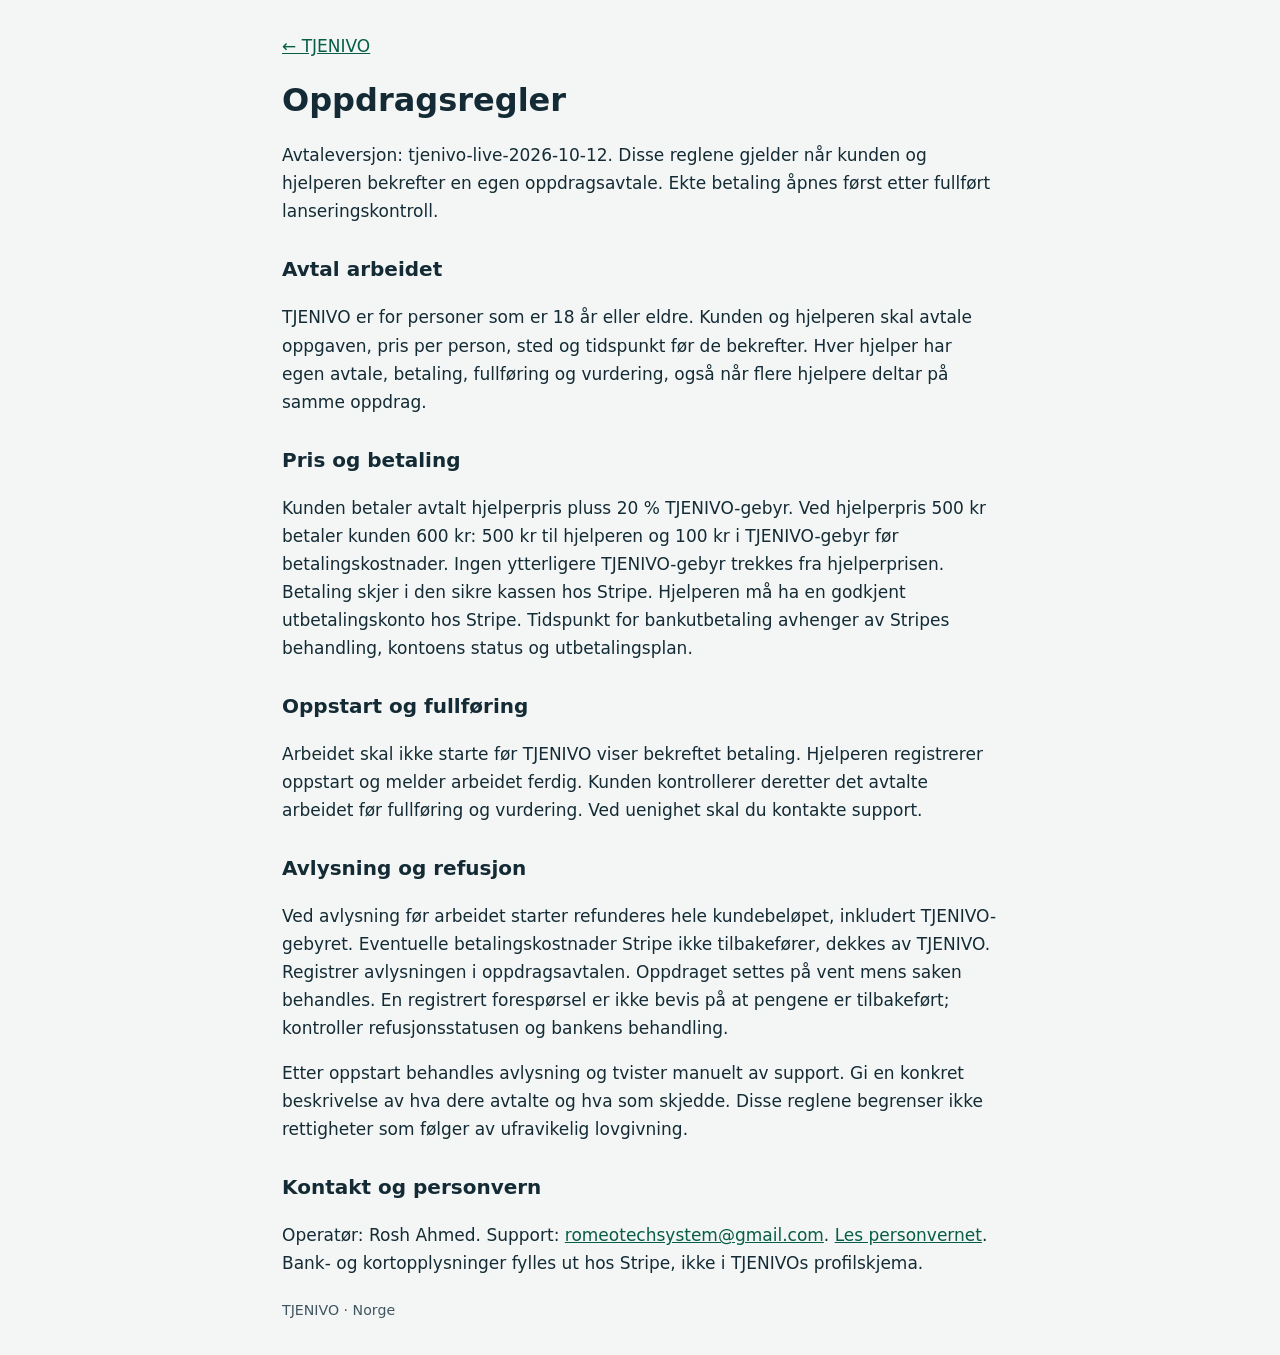
==== booking-rules.html @ 8ed133e4 "Publish approved booking price and cancellation rules" ====
<!doctype html><html lang="nb"><head><meta charset="utf-8"><meta name="viewport" content="width=device-width,initial-scale=1"><title>Oppdragsregler i TJENIVO</title><link rel="stylesheet" href="legal.css"></head><body><main><a href="../../">← TJENIVO</a><h1>Oppdragsregler</h1><p>Avtaleversjon: tjenivo-live-2026-10-12. Disse reglene gjelder når kunden og hjelperen bekrefter en egen oppdragsavtale. Ekte betaling åpnes først etter fullført lanseringskontroll.</p><h2>Avtal arbeidet</h2><p>TJENIVO er for personer som er 18 år eller eldre. Kunden og hjelperen skal avtale oppgaven, pris per person, sted og tidspunkt før de bekrefter. Hver hjelper har egen avtale, betaling, fullføring og vurdering, også når flere hjelpere deltar på samme oppdrag.</p><h2>Pris og betaling</h2><p>Kunden betaler avtalt hjelperpris pluss 20 % TJENIVO-gebyr. Ved hjelperpris 500 kr betaler kunden 600 kr: 500 kr til hjelperen og 100 kr i TJENIVO-gebyr før betalingskostnader. Ingen ytterligere TJENIVO-gebyr trekkes fra hjelperprisen. Betaling skjer i den sikre kassen hos Stripe. Hjelperen må ha en godkjent utbetalingskonto hos Stripe. Tidspunkt for bankutbetaling avhenger av Stripes behandling, kontoens status og utbetalingsplan.</p><h2>Oppstart og fullføring</h2><p>Arbeidet skal ikke starte før TJENIVO viser bekreftet betaling. Hjelperen registrerer oppstart og melder arbeidet ferdig. Kunden kontrollerer deretter det avtalte arbeidet før fullføring og vurdering. Ved uenighet skal du kontakte support.</p><h2>Avlysning og refusjon</h2><p>Ved avlysning før arbeidet starter refunderes hele kundebeløpet, inkludert TJENIVO-gebyret. Eventuelle betalingskostnader Stripe ikke tilbakefører, dekkes av TJENIVO. Registrer avlysningen i oppdragsavtalen. Oppdraget settes på vent mens saken behandles. En registrert forespørsel er ikke bevis på at pengene er tilbakeført; kontroller refusjonsstatusen og bankens behandling.</p><p>Etter oppstart behandles avlysning og tvister manuelt av support. Gi en konkret beskrivelse av hva dere avtalte og hva som skjedde. Disse reglene begrenser ikke rettigheter som følger av ufravikelig lovgivning.</p><h2>Kontakt og personvern</h2><p>Operatør: Rosh Ahmed. Support: <a href="mailto:romeotechsystem@gmail.com">romeotechsystem@gmail.com</a>. <a href="privacy.html">Les personvernet</a>. Bank- og kortopplysninger fylles ut hos Stripe, ikke i TJENIVOs profilskjema.</p><footer><small>TJENIVO · Norge</small></footer></main></body></html>
---- legal.css ----
*{box-sizing:border-box}body{margin:0;background:#f3f6f5;color:#142b35;font:17px/1.65 system-ui,sans-serif}main{max-width:760px;margin:auto;padding:32px 22px}h1{font-size:2rem;line-height:1.2}h2{font-size:1.25rem;margin-top:28px}a{color:#075d46;overflow-wrap:anywhere}nav{display:flex;flex-wrap:wrap;gap:16px}section{background:white;border-radius:16px;padding:20px;margin:20px 0}small{color:#415560}:focus-visible{outline:3px solid #008060;outline-offset:3px}
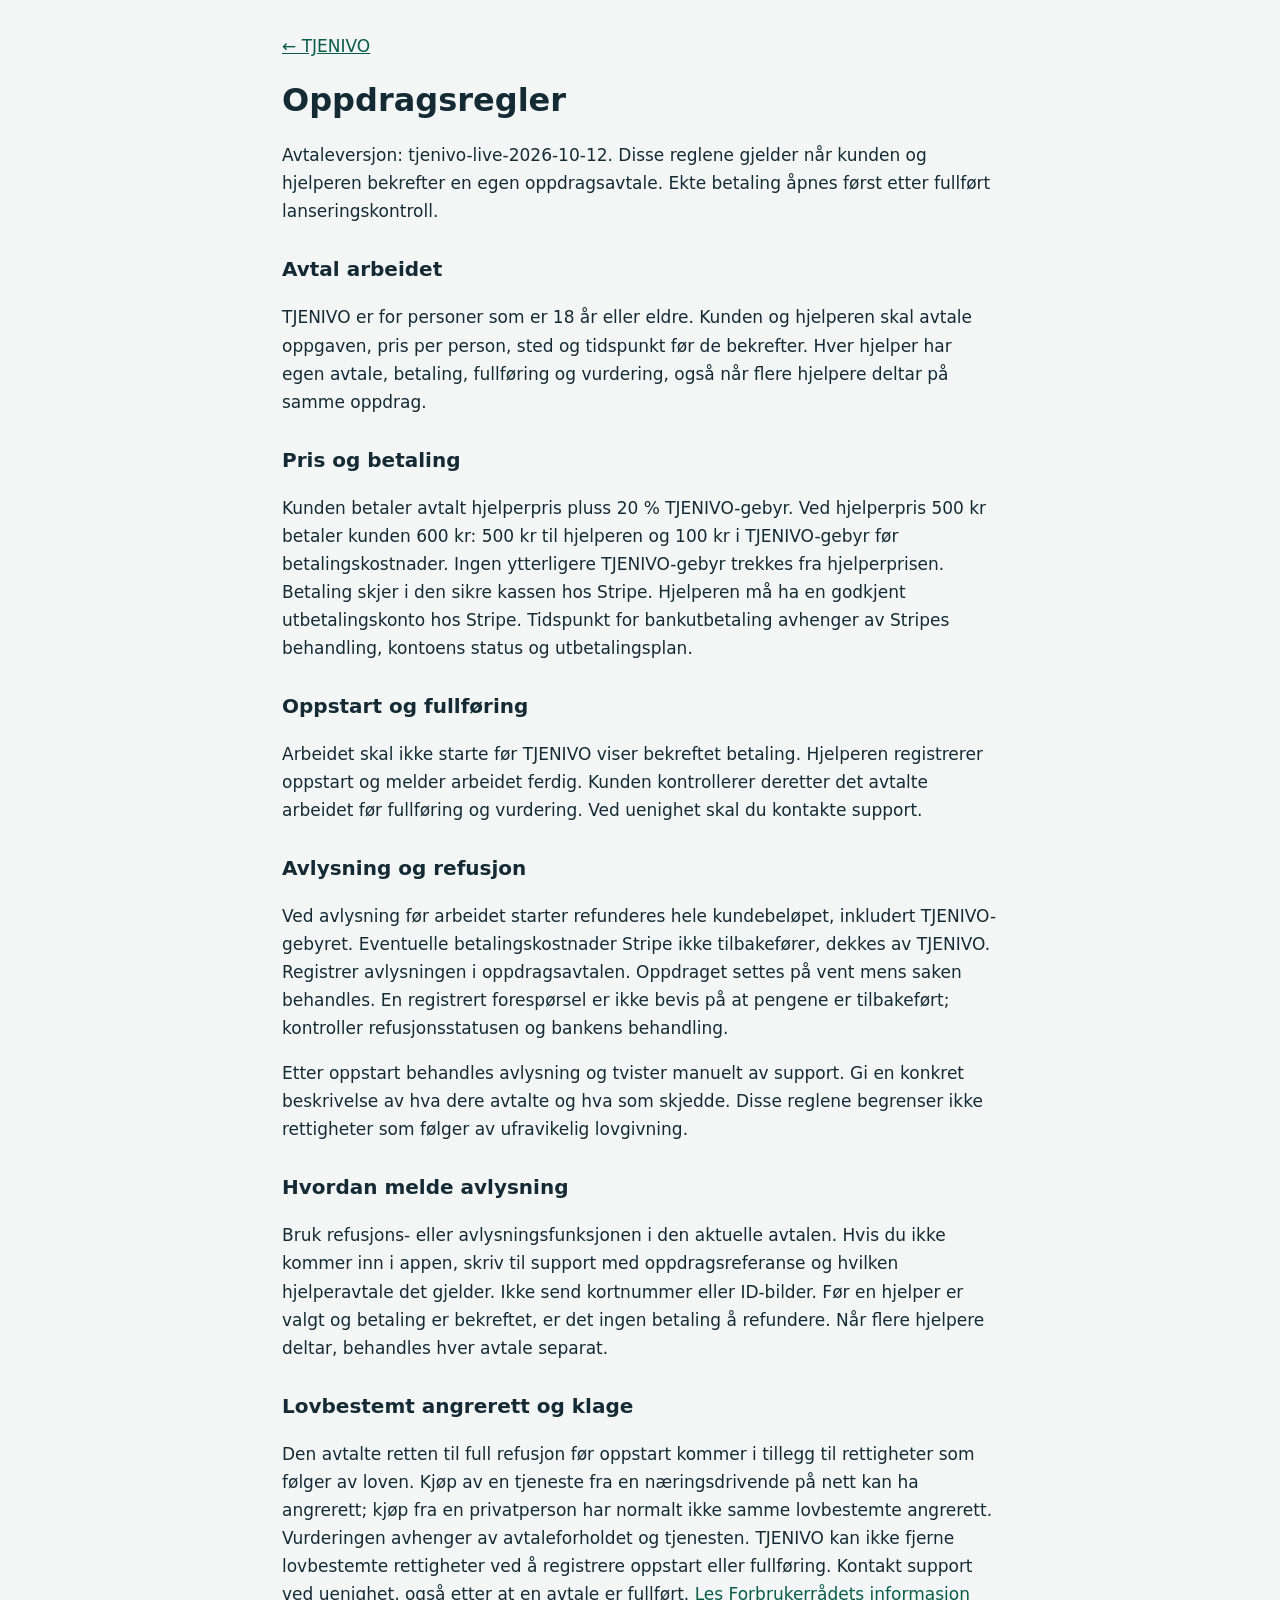
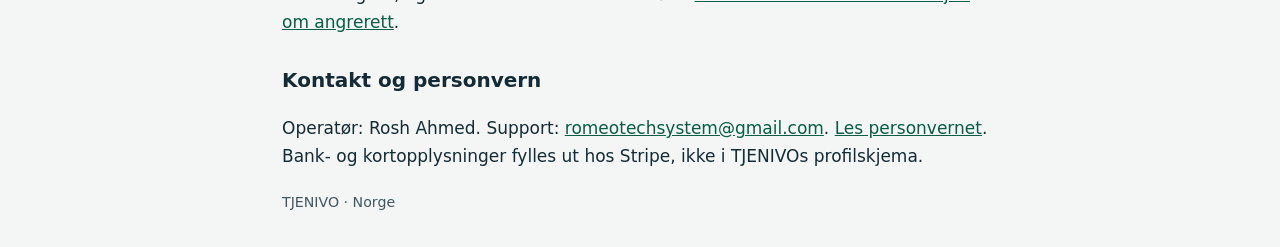
==== commit c20a8657: "docs: clarify identity expiry and cancellation rights" ====
--- a/booking-rules.html
+++ b/booking-rules.html
@@ -1 +1 @@
-<!doctype html><html lang="nb"><head><meta charset="utf-8"><meta name="viewport" content="width=device-width,initial-scale=1"><title>Oppdragsregler i TJENIVO</title><link rel="stylesheet" href="legal.css"></head><body><main><a href="../../">← TJENIVO</a><h1>Oppdragsregler</h1><p>Avtaleversjon: tjenivo-live-2026-10-12. Disse reglene gjelder når kunden og hjelperen bekrefter en egen oppdragsavtale. Ekte betaling åpnes først etter fullført lanseringskontroll.</p><h2>Avtal arbeidet</h2><p>TJENIVO er for personer som er 18 år eller eldre. Kunden og hjelperen skal avtale oppgaven, pris per person, sted og tidspunkt før de bekrefter. Hver hjelper har egen avtale, betaling, fullføring og vurdering, også når flere hjelpere deltar på samme oppdrag.</p><h2>Pris og betaling</h2><p>Kunden betaler avtalt hjelperpris pluss 20 % TJENIVO-gebyr. Ved hjelperpris 500 kr betaler kunden 600 kr: 500 kr til hjelperen og 100 kr i TJENIVO-gebyr før betalingskostnader. Ingen ytterligere TJENIVO-gebyr trekkes fra hjelperprisen. Betaling skjer i den sikre kassen hos Stripe. Hjelperen må ha en godkjent utbetalingskonto hos Stripe. Tidspunkt for bankutbetaling avhenger av Stripes behandling, kontoens status og utbetalingsplan.</p><h2>Oppstart og fullføring</h2><p>Arbeidet skal ikke starte før TJENIVO viser bekreftet betaling. Hjelperen registrerer oppstart og melder arbeidet ferdig. Kunden kontrollerer deretter det avtalte arbeidet før fullføring og vurdering. Ved uenighet skal du kontakte support.</p><h2>Avlysning og refusjon</h2><p>Ved avlysning før arbeidet starter refunderes hele kundebeløpet, inkludert TJENIVO-gebyret. Eventuelle betalingskostnader Stripe ikke tilbakefører, dekkes av TJENIVO. Registrer avlysningen i oppdragsavtalen. Oppdraget settes på vent mens saken behandles. En registrert forespørsel er ikke bevis på at pengene er tilbakeført; kontroller refusjonsstatusen og bankens behandling.</p><p>Etter oppstart behandles avlysning og tvister manuelt av support. Gi en konkret beskrivelse av hva dere avtalte og hva som skjedde. Disse reglene begrenser ikke rettigheter som følger av ufravikelig lovgivning.</p><h2>Kontakt og personvern</h2><p>Operatør: Rosh Ahmed. Support: <a href="mailto:romeotechsystem@gmail.com">romeotechsystem@gmail.com</a>. <a href="privacy.html">Les personvernet</a>. Bank- og kortopplysninger fylles ut hos Stripe, ikke i TJENIVOs profilskjema.</p><footer><small>TJENIVO · Norge</small></footer></main></body></html>
+<!doctype html><html lang="nb"><head><meta charset="utf-8"><meta name="viewport" content="width=device-width,initial-scale=1"><title>Oppdragsregler i TJENIVO</title><link rel="stylesheet" href="legal.css"></head><body><main><a href="../../">← TJENIVO</a><h1>Oppdragsregler</h1><p>Avtaleversjon: tjenivo-live-2026-10-12. Disse reglene gjelder når kunden og hjelperen bekrefter en egen oppdragsavtale. Ekte betaling åpnes først etter fullført lanseringskontroll.</p><h2>Avtal arbeidet</h2><p>TJENIVO er for personer som er 18 år eller eldre. Kunden og hjelperen skal avtale oppgaven, pris per person, sted og tidspunkt før de bekrefter. Hver hjelper har egen avtale, betaling, fullføring og vurdering, også når flere hjelpere deltar på samme oppdrag.</p><h2>Pris og betaling</h2><p>Kunden betaler avtalt hjelperpris pluss 20 % TJENIVO-gebyr. Ved hjelperpris 500 kr betaler kunden 600 kr: 500 kr til hjelperen og 100 kr i TJENIVO-gebyr før betalingskostnader. Ingen ytterligere TJENIVO-gebyr trekkes fra hjelperprisen. Betaling skjer i den sikre kassen hos Stripe. Hjelperen må ha en godkjent utbetalingskonto hos Stripe. Tidspunkt for bankutbetaling avhenger av Stripes behandling, kontoens status og utbetalingsplan.</p><h2>Oppstart og fullføring</h2><p>Arbeidet skal ikke starte før TJENIVO viser bekreftet betaling. Hjelperen registrerer oppstart og melder arbeidet ferdig. Kunden kontrollerer deretter det avtalte arbeidet før fullføring og vurdering. Ved uenighet skal du kontakte support.</p><h2>Avlysning og refusjon</h2><p>Ved avlysning før arbeidet starter refunderes hele kundebeløpet, inkludert TJENIVO-gebyret. Eventuelle betalingskostnader Stripe ikke tilbakefører, dekkes av TJENIVO. Registrer avlysningen i oppdragsavtalen. Oppdraget settes på vent mens saken behandles. En registrert forespørsel er ikke bevis på at pengene er tilbakeført; kontroller refusjonsstatusen og bankens behandling.</p><p>Etter oppstart behandles avlysning og tvister manuelt av support. Gi en konkret beskrivelse av hva dere avtalte og hva som skjedde. Disse reglene begrenser ikke rettigheter som følger av ufravikelig lovgivning.</p><h2>Hvordan melde avlysning</h2><p>Bruk refusjons- eller avlysningsfunksjonen i den aktuelle avtalen. Hvis du ikke kommer inn i appen, skriv til support med oppdragsreferanse og hvilken hjelperavtale det gjelder. Ikke send kortnummer eller ID-bilder. Før en hjelper er valgt og betaling er bekreftet, er det ingen betaling å refundere. Når flere hjelpere deltar, behandles hver avtale separat.</p><h2>Lovbestemt angrerett og klage</h2><p>Den avtalte retten til full refusjon før oppstart kommer i tillegg til rettigheter som følger av loven. Kjøp av en tjeneste fra en næringsdrivende på nett kan ha angrerett; kjøp fra en privatperson har normalt ikke samme lovbestemte angrerett. Vurderingen avhenger av avtaleforholdet og tjenesten. TJENIVO kan ikke fjerne lovbestemte rettigheter ved å registrere oppstart eller fullføring. Kontakt support ved uenighet, også etter at en avtale er fullført. <a href="https://www.forbrukerradet.no/forside/angrer-du-pa-et-kjop/">Les Forbrukerrådets informasjon om angrerett</a>.</p><h2>Kontakt og personvern</h2><p>Operatør: Rosh Ahmed. Support: <a href="mailto:romeotechsystem@gmail.com">romeotechsystem@gmail.com</a>. <a href="privacy.html">Les personvernet</a>. Bank- og kortopplysninger fylles ut hos Stripe, ikke i TJENIVOs profilskjema.</p><footer><small>TJENIVO · Norge</small></footer></main></body></html>
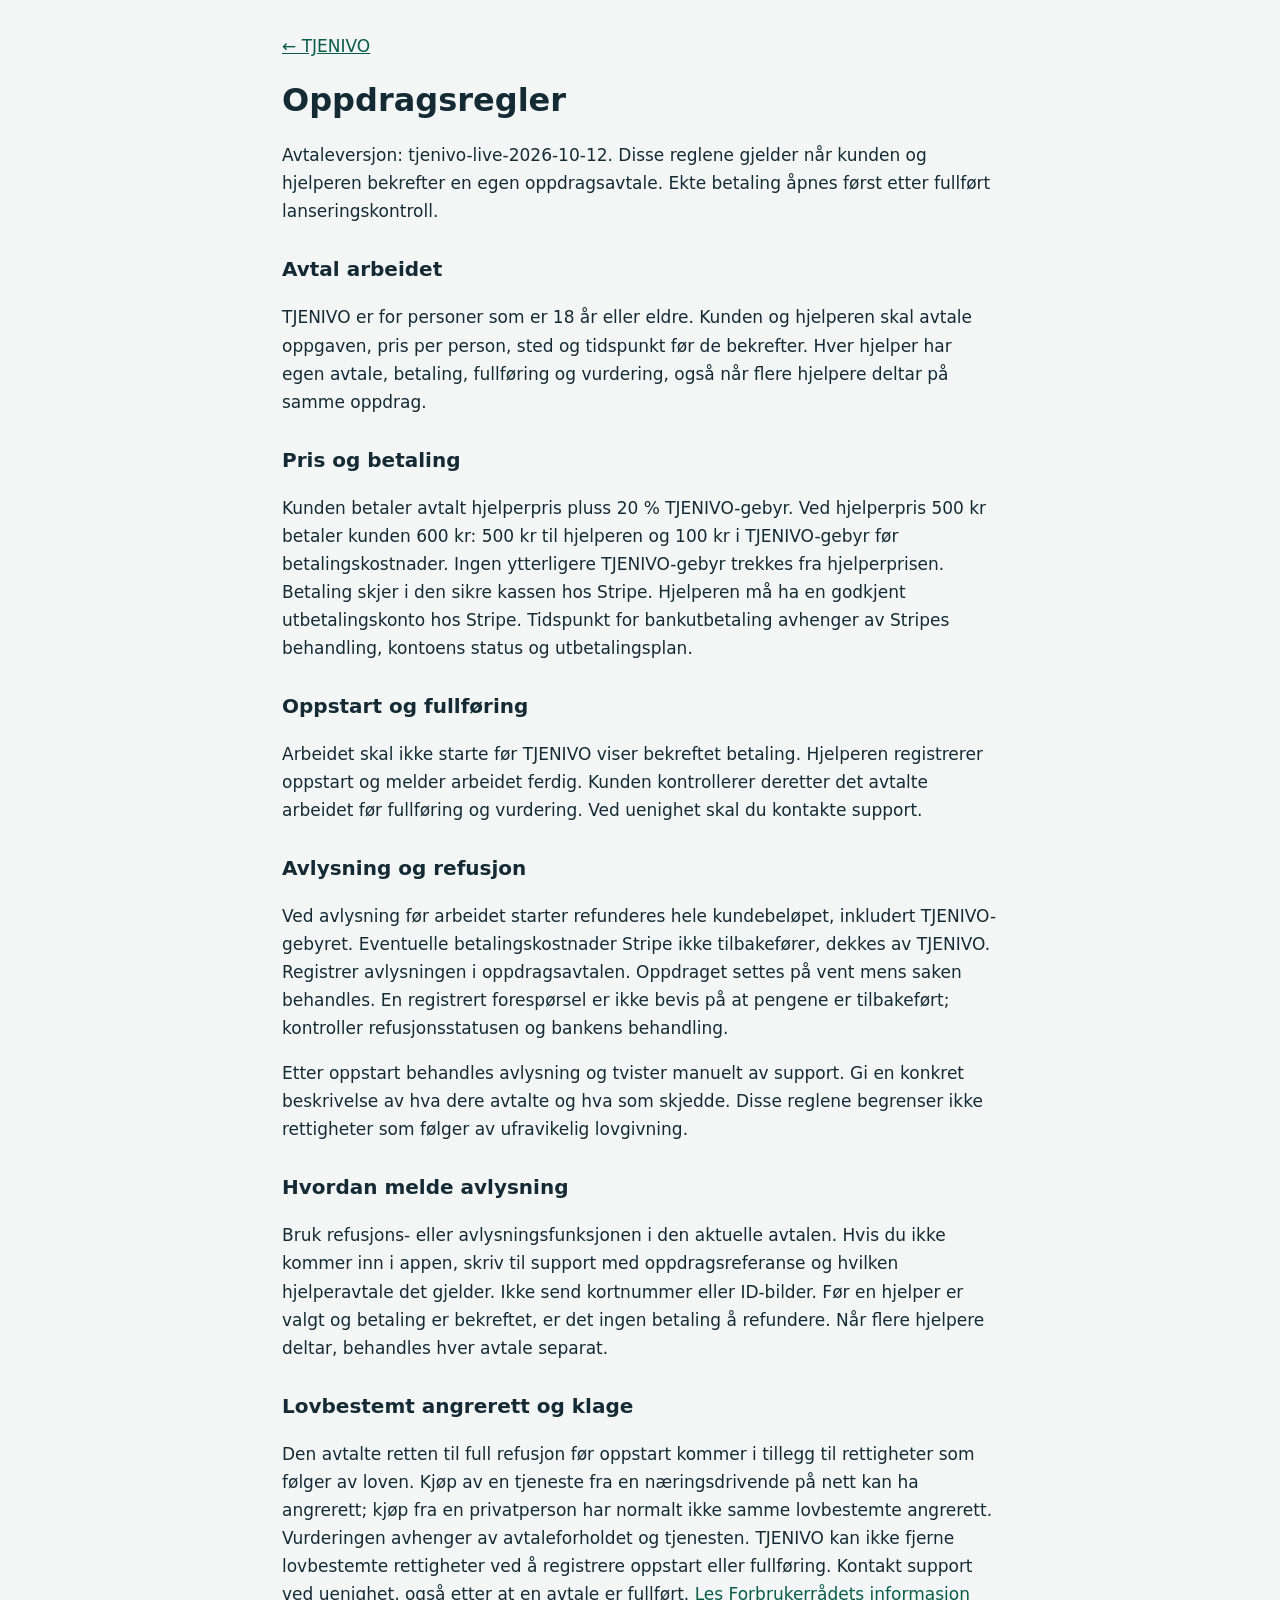
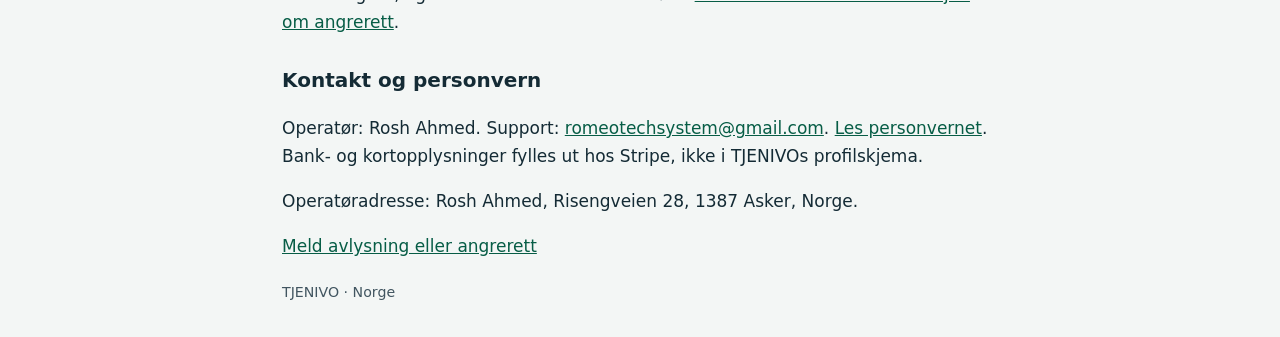
==== commit 3c9f8d9f: "docs: publish approved operator address and cancellation contact" ====
--- a/booking-rules.html
+++ b/booking-rules.html
@@ -1 +1 @@
-<!doctype html><html lang="nb"><head><meta charset="utf-8"><meta name="viewport" content="width=device-width,initial-scale=1"><title>Oppdragsregler i TJENIVO</title><link rel="stylesheet" href="legal.css"></head><body><main><a href="../../">← TJENIVO</a><h1>Oppdragsregler</h1><p>Avtaleversjon: tjenivo-live-2026-10-12. Disse reglene gjelder når kunden og hjelperen bekrefter en egen oppdragsavtale. Ekte betaling åpnes først etter fullført lanseringskontroll.</p><h2>Avtal arbeidet</h2><p>TJENIVO er for personer som er 18 år eller eldre. Kunden og hjelperen skal avtale oppgaven, pris per person, sted og tidspunkt før de bekrefter. Hver hjelper har egen avtale, betaling, fullføring og vurdering, også når flere hjelpere deltar på samme oppdrag.</p><h2>Pris og betaling</h2><p>Kunden betaler avtalt hjelperpris pluss 20 % TJENIVO-gebyr. Ved hjelperpris 500 kr betaler kunden 600 kr: 500 kr til hjelperen og 100 kr i TJENIVO-gebyr før betalingskostnader. Ingen ytterligere TJENIVO-gebyr trekkes fra hjelperprisen. Betaling skjer i den sikre kassen hos Stripe. Hjelperen må ha en godkjent utbetalingskonto hos Stripe. Tidspunkt for bankutbetaling avhenger av Stripes behandling, kontoens status og utbetalingsplan.</p><h2>Oppstart og fullføring</h2><p>Arbeidet skal ikke starte før TJENIVO viser bekreftet betaling. Hjelperen registrerer oppstart og melder arbeidet ferdig. Kunden kontrollerer deretter det avtalte arbeidet før fullføring og vurdering. Ved uenighet skal du kontakte support.</p><h2>Avlysning og refusjon</h2><p>Ved avlysning før arbeidet starter refunderes hele kundebeløpet, inkludert TJENIVO-gebyret. Eventuelle betalingskostnader Stripe ikke tilbakefører, dekkes av TJENIVO. Registrer avlysningen i oppdragsavtalen. Oppdraget settes på vent mens saken behandles. En registrert forespørsel er ikke bevis på at pengene er tilbakeført; kontroller refusjonsstatusen og bankens behandling.</p><p>Etter oppstart behandles avlysning og tvister manuelt av support. Gi en konkret beskrivelse av hva dere avtalte og hva som skjedde. Disse reglene begrenser ikke rettigheter som følger av ufravikelig lovgivning.</p><h2>Hvordan melde avlysning</h2><p>Bruk refusjons- eller avlysningsfunksjonen i den aktuelle avtalen. Hvis du ikke kommer inn i appen, skriv til support med oppdragsreferanse og hvilken hjelperavtale det gjelder. Ikke send kortnummer eller ID-bilder. Før en hjelper er valgt og betaling er bekreftet, er det ingen betaling å refundere. Når flere hjelpere deltar, behandles hver avtale separat.</p><h2>Lovbestemt angrerett og klage</h2><p>Den avtalte retten til full refusjon før oppstart kommer i tillegg til rettigheter som følger av loven. Kjøp av en tjeneste fra en næringsdrivende på nett kan ha angrerett; kjøp fra en privatperson har normalt ikke samme lovbestemte angrerett. Vurderingen avhenger av avtaleforholdet og tjenesten. TJENIVO kan ikke fjerne lovbestemte rettigheter ved å registrere oppstart eller fullføring. Kontakt support ved uenighet, også etter at en avtale er fullført. <a href="https://www.forbrukerradet.no/forside/angrer-du-pa-et-kjop/">Les Forbrukerrådets informasjon om angrerett</a>.</p><h2>Kontakt og personvern</h2><p>Operatør: Rosh Ahmed. Support: <a href="mailto:romeotechsystem@gmail.com">romeotechsystem@gmail.com</a>. <a href="privacy.html">Les personvernet</a>. Bank- og kortopplysninger fylles ut hos Stripe, ikke i TJENIVOs profilskjema.</p><footer><small>TJENIVO · Norge</small></footer></main></body></html>
+<!doctype html><html lang="nb"><head><meta charset="utf-8"><meta name="viewport" content="width=device-width,initial-scale=1"><title>Oppdragsregler i TJENIVO</title><link rel="stylesheet" href="legal.css"></head><body><main><a href="index.html">← TJENIVO</a><h1>Oppdragsregler</h1><p>Avtaleversjon: tjenivo-live-2026-10-12. Disse reglene gjelder når kunden og hjelperen bekrefter en egen oppdragsavtale. Ekte betaling åpnes først etter fullført lanseringskontroll.</p><h2>Avtal arbeidet</h2><p>TJENIVO er for personer som er 18 år eller eldre. Kunden og hjelperen skal avtale oppgaven, pris per person, sted og tidspunkt før de bekrefter. Hver hjelper har egen avtale, betaling, fullføring og vurdering, også når flere hjelpere deltar på samme oppdrag.</p><h2>Pris og betaling</h2><p>Kunden betaler avtalt hjelperpris pluss 20 % TJENIVO-gebyr. Ved hjelperpris 500 kr betaler kunden 600 kr: 500 kr til hjelperen og 100 kr i TJENIVO-gebyr før betalingskostnader. Ingen ytterligere TJENIVO-gebyr trekkes fra hjelperprisen. Betaling skjer i den sikre kassen hos Stripe. Hjelperen må ha en godkjent utbetalingskonto hos Stripe. Tidspunkt for bankutbetaling avhenger av Stripes behandling, kontoens status og utbetalingsplan.</p><h2>Oppstart og fullføring</h2><p>Arbeidet skal ikke starte før TJENIVO viser bekreftet betaling. Hjelperen registrerer oppstart og melder arbeidet ferdig. Kunden kontrollerer deretter det avtalte arbeidet før fullføring og vurdering. Ved uenighet skal du kontakte support.</p><h2>Avlysning og refusjon</h2><p>Ved avlysning før arbeidet starter refunderes hele kundebeløpet, inkludert TJENIVO-gebyret. Eventuelle betalingskostnader Stripe ikke tilbakefører, dekkes av TJENIVO. Registrer avlysningen i oppdragsavtalen. Oppdraget settes på vent mens saken behandles. En registrert forespørsel er ikke bevis på at pengene er tilbakeført; kontroller refusjonsstatusen og bankens behandling.</p><p>Etter oppstart behandles avlysning og tvister manuelt av support. Gi en konkret beskrivelse av hva dere avtalte og hva som skjedde. Disse reglene begrenser ikke rettigheter som følger av ufravikelig lovgivning.</p><h2>Hvordan melde avlysning</h2><p>Bruk refusjons- eller avlysningsfunksjonen i den aktuelle avtalen. Hvis du ikke kommer inn i appen, skriv til support med oppdragsreferanse og hvilken hjelperavtale det gjelder. Ikke send kortnummer eller ID-bilder. Før en hjelper er valgt og betaling er bekreftet, er det ingen betaling å refundere. Når flere hjelpere deltar, behandles hver avtale separat.</p><h2>Lovbestemt angrerett og klage</h2><p>Den avtalte retten til full refusjon før oppstart kommer i tillegg til rettigheter som følger av loven. Kjøp av en tjeneste fra en næringsdrivende på nett kan ha angrerett; kjøp fra en privatperson har normalt ikke samme lovbestemte angrerett. Vurderingen avhenger av avtaleforholdet og tjenesten. TJENIVO kan ikke fjerne lovbestemte rettigheter ved å registrere oppstart eller fullføring. Kontakt support ved uenighet, også etter at en avtale er fullført. <a href="https://www.forbrukerradet.no/forside/angrer-du-pa-et-kjop/">Les Forbrukerrådets informasjon om angrerett</a>.</p><h2>Kontakt og personvern</h2><p>Operatør: Rosh Ahmed. Support: <a href="mailto:romeotechsystem@gmail.com">romeotechsystem@gmail.com</a>. <a href="privacy.html">Les personvernet</a>. Bank- og kortopplysninger fylles ut hos Stripe, ikke i TJENIVOs profilskjema.</p><p>Operatøradresse: Rosh Ahmed, Risengveien 28, 1387 Asker, Norge.</p><p><a href="cancellation.html">Meld avlysning eller angrerett</a></p><footer><small>TJENIVO · Norge</small></footer></main></body></html>
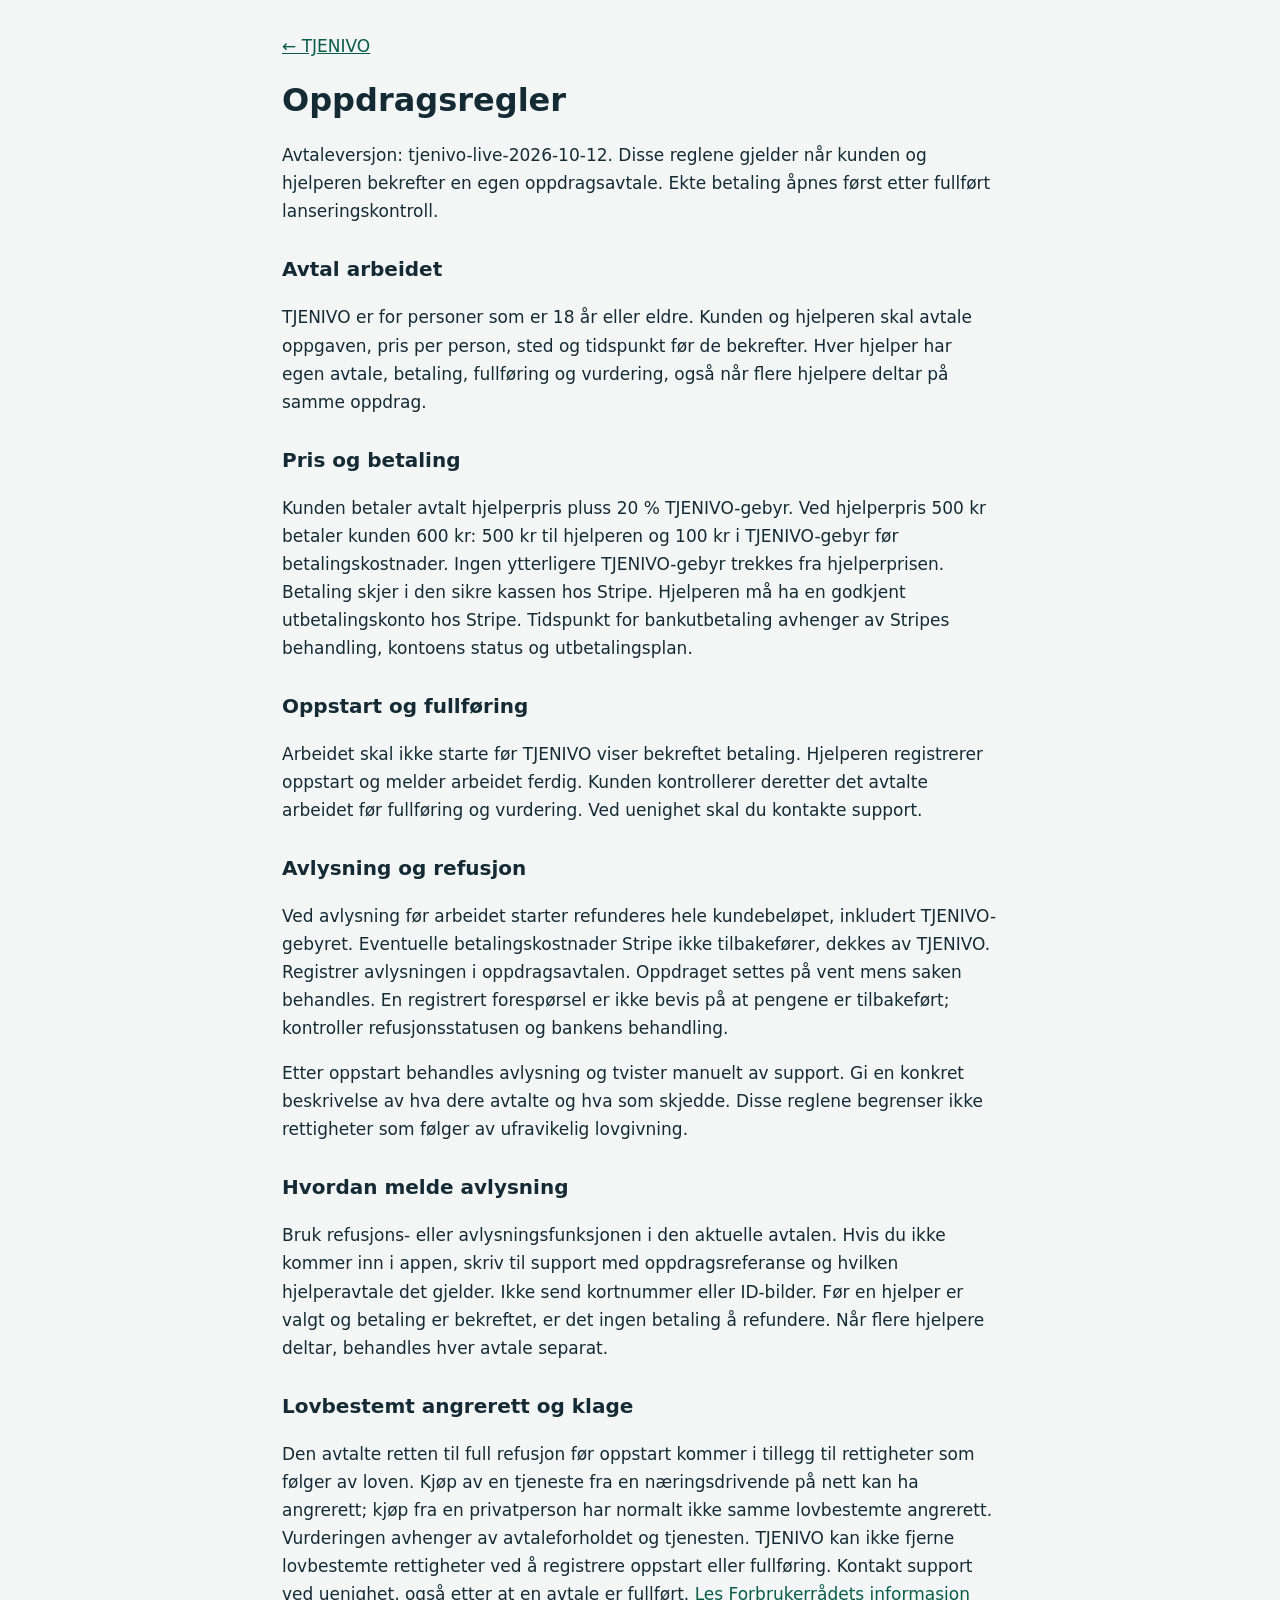
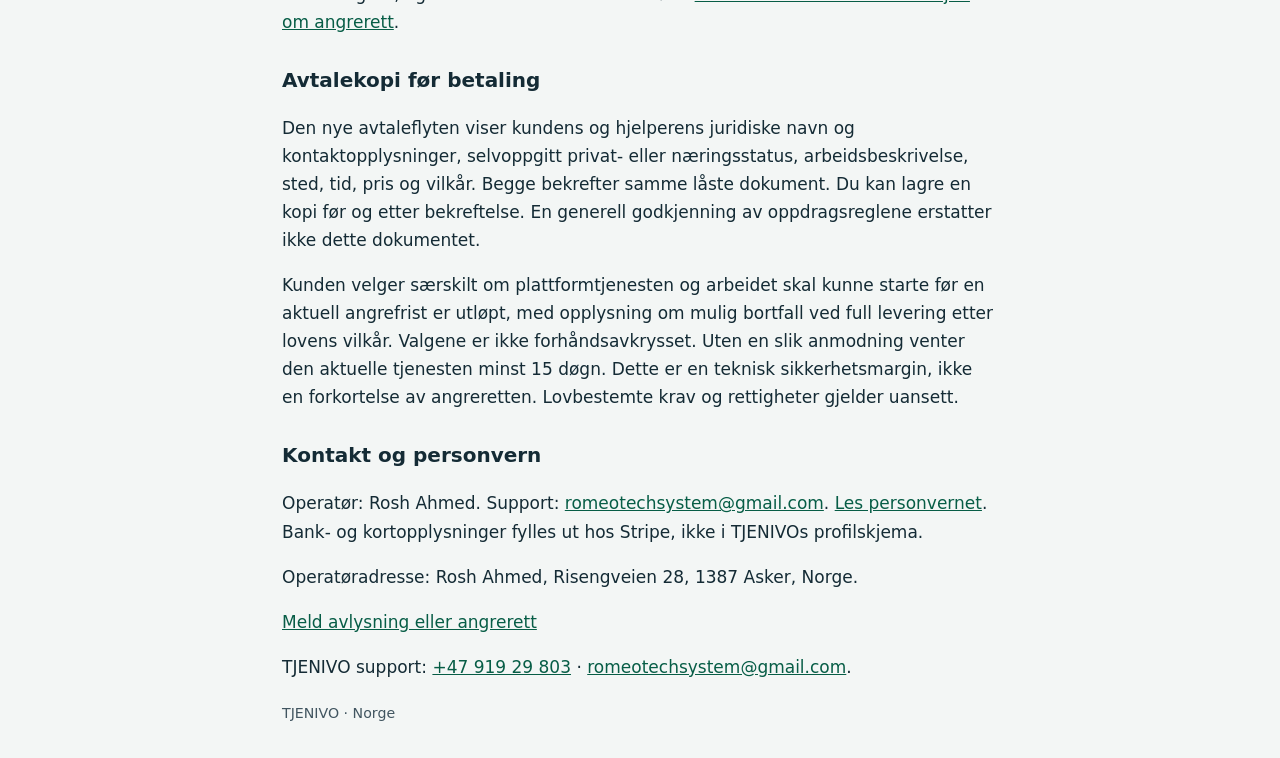
==== commit 3299a060: "Document private booking copies and approved support phone" ====
--- a/booking-rules.html
+++ b/booking-rules.html
@@ -1 +1 @@
-<!doctype html><html lang="nb"><head><meta charset="utf-8"><meta name="viewport" content="width=device-width,initial-scale=1"><title>Oppdragsregler i TJENIVO</title><link rel="stylesheet" href="legal.css"></head><body><main><a href="index.html">← TJENIVO</a><h1>Oppdragsregler</h1><p>Avtaleversjon: tjenivo-live-2026-10-12. Disse reglene gjelder når kunden og hjelperen bekrefter en egen oppdragsavtale. Ekte betaling åpnes først etter fullført lanseringskontroll.</p><h2>Avtal arbeidet</h2><p>TJENIVO er for personer som er 18 år eller eldre. Kunden og hjelperen skal avtale oppgaven, pris per person, sted og tidspunkt før de bekrefter. Hver hjelper har egen avtale, betaling, fullføring og vurdering, også når flere hjelpere deltar på samme oppdrag.</p><h2>Pris og betaling</h2><p>Kunden betaler avtalt hjelperpris pluss 20 % TJENIVO-gebyr. Ved hjelperpris 500 kr betaler kunden 600 kr: 500 kr til hjelperen og 100 kr i TJENIVO-gebyr før betalingskostnader. Ingen ytterligere TJENIVO-gebyr trekkes fra hjelperprisen. Betaling skjer i den sikre kassen hos Stripe. Hjelperen må ha en godkjent utbetalingskonto hos Stripe. Tidspunkt for bankutbetaling avhenger av Stripes behandling, kontoens status og utbetalingsplan.</p><h2>Oppstart og fullføring</h2><p>Arbeidet skal ikke starte før TJENIVO viser bekreftet betaling. Hjelperen registrerer oppstart og melder arbeidet ferdig. Kunden kontrollerer deretter det avtalte arbeidet før fullføring og vurdering. Ved uenighet skal du kontakte support.</p><h2>Avlysning og refusjon</h2><p>Ved avlysning før arbeidet starter refunderes hele kundebeløpet, inkludert TJENIVO-gebyret. Eventuelle betalingskostnader Stripe ikke tilbakefører, dekkes av TJENIVO. Registrer avlysningen i oppdragsavtalen. Oppdraget settes på vent mens saken behandles. En registrert forespørsel er ikke bevis på at pengene er tilbakeført; kontroller refusjonsstatusen og bankens behandling.</p><p>Etter oppstart behandles avlysning og tvister manuelt av support. Gi en konkret beskrivelse av hva dere avtalte og hva som skjedde. Disse reglene begrenser ikke rettigheter som følger av ufravikelig lovgivning.</p><h2>Hvordan melde avlysning</h2><p>Bruk refusjons- eller avlysningsfunksjonen i den aktuelle avtalen. Hvis du ikke kommer inn i appen, skriv til support med oppdragsreferanse og hvilken hjelperavtale det gjelder. Ikke send kortnummer eller ID-bilder. Før en hjelper er valgt og betaling er bekreftet, er det ingen betaling å refundere. Når flere hjelpere deltar, behandles hver avtale separat.</p><h2>Lovbestemt angrerett og klage</h2><p>Den avtalte retten til full refusjon før oppstart kommer i tillegg til rettigheter som følger av loven. Kjøp av en tjeneste fra en næringsdrivende på nett kan ha angrerett; kjøp fra en privatperson har normalt ikke samme lovbestemte angrerett. Vurderingen avhenger av avtaleforholdet og tjenesten. TJENIVO kan ikke fjerne lovbestemte rettigheter ved å registrere oppstart eller fullføring. Kontakt support ved uenighet, også etter at en avtale er fullført. <a href="https://www.forbrukerradet.no/forside/angrer-du-pa-et-kjop/">Les Forbrukerrådets informasjon om angrerett</a>.</p><h2>Kontakt og personvern</h2><p>Operatør: Rosh Ahmed. Support: <a href="mailto:romeotechsystem@gmail.com">romeotechsystem@gmail.com</a>. <a href="privacy.html">Les personvernet</a>. Bank- og kortopplysninger fylles ut hos Stripe, ikke i TJENIVOs profilskjema.</p><p>Operatøradresse: Rosh Ahmed, Risengveien 28, 1387 Asker, Norge.</p><p><a href="cancellation.html">Meld avlysning eller angrerett</a></p><footer><small>TJENIVO · Norge</small></footer></main></body></html>
+<!doctype html><html lang="nb"><head><meta charset="utf-8"><meta name="viewport" content="width=device-width,initial-scale=1"><title>Oppdragsregler i TJENIVO</title><link rel="stylesheet" href="legal.css"></head><body><main><a href="../../">← TJENIVO</a><h1>Oppdragsregler</h1><p>Avtaleversjon: tjenivo-live-2026-10-12. Disse reglene gjelder når kunden og hjelperen bekrefter en egen oppdragsavtale. Ekte betaling åpnes først etter fullført lanseringskontroll.</p><h2>Avtal arbeidet</h2><p>TJENIVO er for personer som er 18 år eller eldre. Kunden og hjelperen skal avtale oppgaven, pris per person, sted og tidspunkt før de bekrefter. Hver hjelper har egen avtale, betaling, fullføring og vurdering, også når flere hjelpere deltar på samme oppdrag.</p><h2>Pris og betaling</h2><p>Kunden betaler avtalt hjelperpris pluss 20 % TJENIVO-gebyr. Ved hjelperpris 500 kr betaler kunden 600 kr: 500 kr til hjelperen og 100 kr i TJENIVO-gebyr før betalingskostnader. Ingen ytterligere TJENIVO-gebyr trekkes fra hjelperprisen. Betaling skjer i den sikre kassen hos Stripe. Hjelperen må ha en godkjent utbetalingskonto hos Stripe. Tidspunkt for bankutbetaling avhenger av Stripes behandling, kontoens status og utbetalingsplan.</p><h2>Oppstart og fullføring</h2><p>Arbeidet skal ikke starte før TJENIVO viser bekreftet betaling. Hjelperen registrerer oppstart og melder arbeidet ferdig. Kunden kontrollerer deretter det avtalte arbeidet før fullføring og vurdering. Ved uenighet skal du kontakte support.</p><h2>Avlysning og refusjon</h2><p>Ved avlysning før arbeidet starter refunderes hele kundebeløpet, inkludert TJENIVO-gebyret. Eventuelle betalingskostnader Stripe ikke tilbakefører, dekkes av TJENIVO. Registrer avlysningen i oppdragsavtalen. Oppdraget settes på vent mens saken behandles. En registrert forespørsel er ikke bevis på at pengene er tilbakeført; kontroller refusjonsstatusen og bankens behandling.</p><p>Etter oppstart behandles avlysning og tvister manuelt av support. Gi en konkret beskrivelse av hva dere avtalte og hva som skjedde. Disse reglene begrenser ikke rettigheter som følger av ufravikelig lovgivning.</p><h2>Hvordan melde avlysning</h2><p>Bruk refusjons- eller avlysningsfunksjonen i den aktuelle avtalen. Hvis du ikke kommer inn i appen, skriv til support med oppdragsreferanse og hvilken hjelperavtale det gjelder. Ikke send kortnummer eller ID-bilder. Før en hjelper er valgt og betaling er bekreftet, er det ingen betaling å refundere. Når flere hjelpere deltar, behandles hver avtale separat.</p><h2>Lovbestemt angrerett og klage</h2><p>Den avtalte retten til full refusjon før oppstart kommer i tillegg til rettigheter som følger av loven. Kjøp av en tjeneste fra en næringsdrivende på nett kan ha angrerett; kjøp fra en privatperson har normalt ikke samme lovbestemte angrerett. Vurderingen avhenger av avtaleforholdet og tjenesten. TJENIVO kan ikke fjerne lovbestemte rettigheter ved å registrere oppstart eller fullføring. Kontakt support ved uenighet, også etter at en avtale er fullført. <a href="https://www.forbrukerradet.no/forside/angrer-du-pa-et-kjop/">Les Forbrukerrådets informasjon om angrerett</a>.</p><h2>Avtalekopi før betaling</h2><p>Den nye avtaleflyten viser kundens og hjelperens juridiske navn og kontaktopplysninger, selvoppgitt privat- eller næringsstatus, arbeidsbeskrivelse, sted, tid, pris og vilkår. Begge bekrefter samme låste dokument. Du kan lagre en kopi før og etter bekreftelse. En generell godkjenning av oppdragsreglene erstatter ikke dette dokumentet.</p><p>Kunden velger særskilt om plattformtjenesten og arbeidet skal kunne starte før en aktuell angrefrist er utløpt, med opplysning om mulig bortfall ved full levering etter lovens vilkår. Valgene er ikke forhåndsavkrysset. Uten en slik anmodning venter den aktuelle tjenesten minst 15 døgn. Dette er en teknisk sikkerhetsmargin, ikke en forkortelse av angreretten. Lovbestemte krav og rettigheter gjelder uansett.</p><h2>Kontakt og personvern</h2><p>Operatør: Rosh Ahmed. Support: <a href="mailto:romeotechsystem@gmail.com">romeotechsystem@gmail.com</a>. <a href="privacy.html">Les personvernet</a>. Bank- og kortopplysninger fylles ut hos Stripe, ikke i TJENIVOs profilskjema.</p><p>Operatøradresse: Rosh Ahmed, Risengveien 28, 1387 Asker, Norge.</p><p><a href="cancellation.html">Meld avlysning eller angrerett</a></p><p>TJENIVO support: <a href="tel:+4791929803">+47 919 29 803</a> · <a href="mailto:romeotechsystem@gmail.com">romeotechsystem@gmail.com</a>.</p><footer><small>TJENIVO · Norge</small></footer></main></body></html>
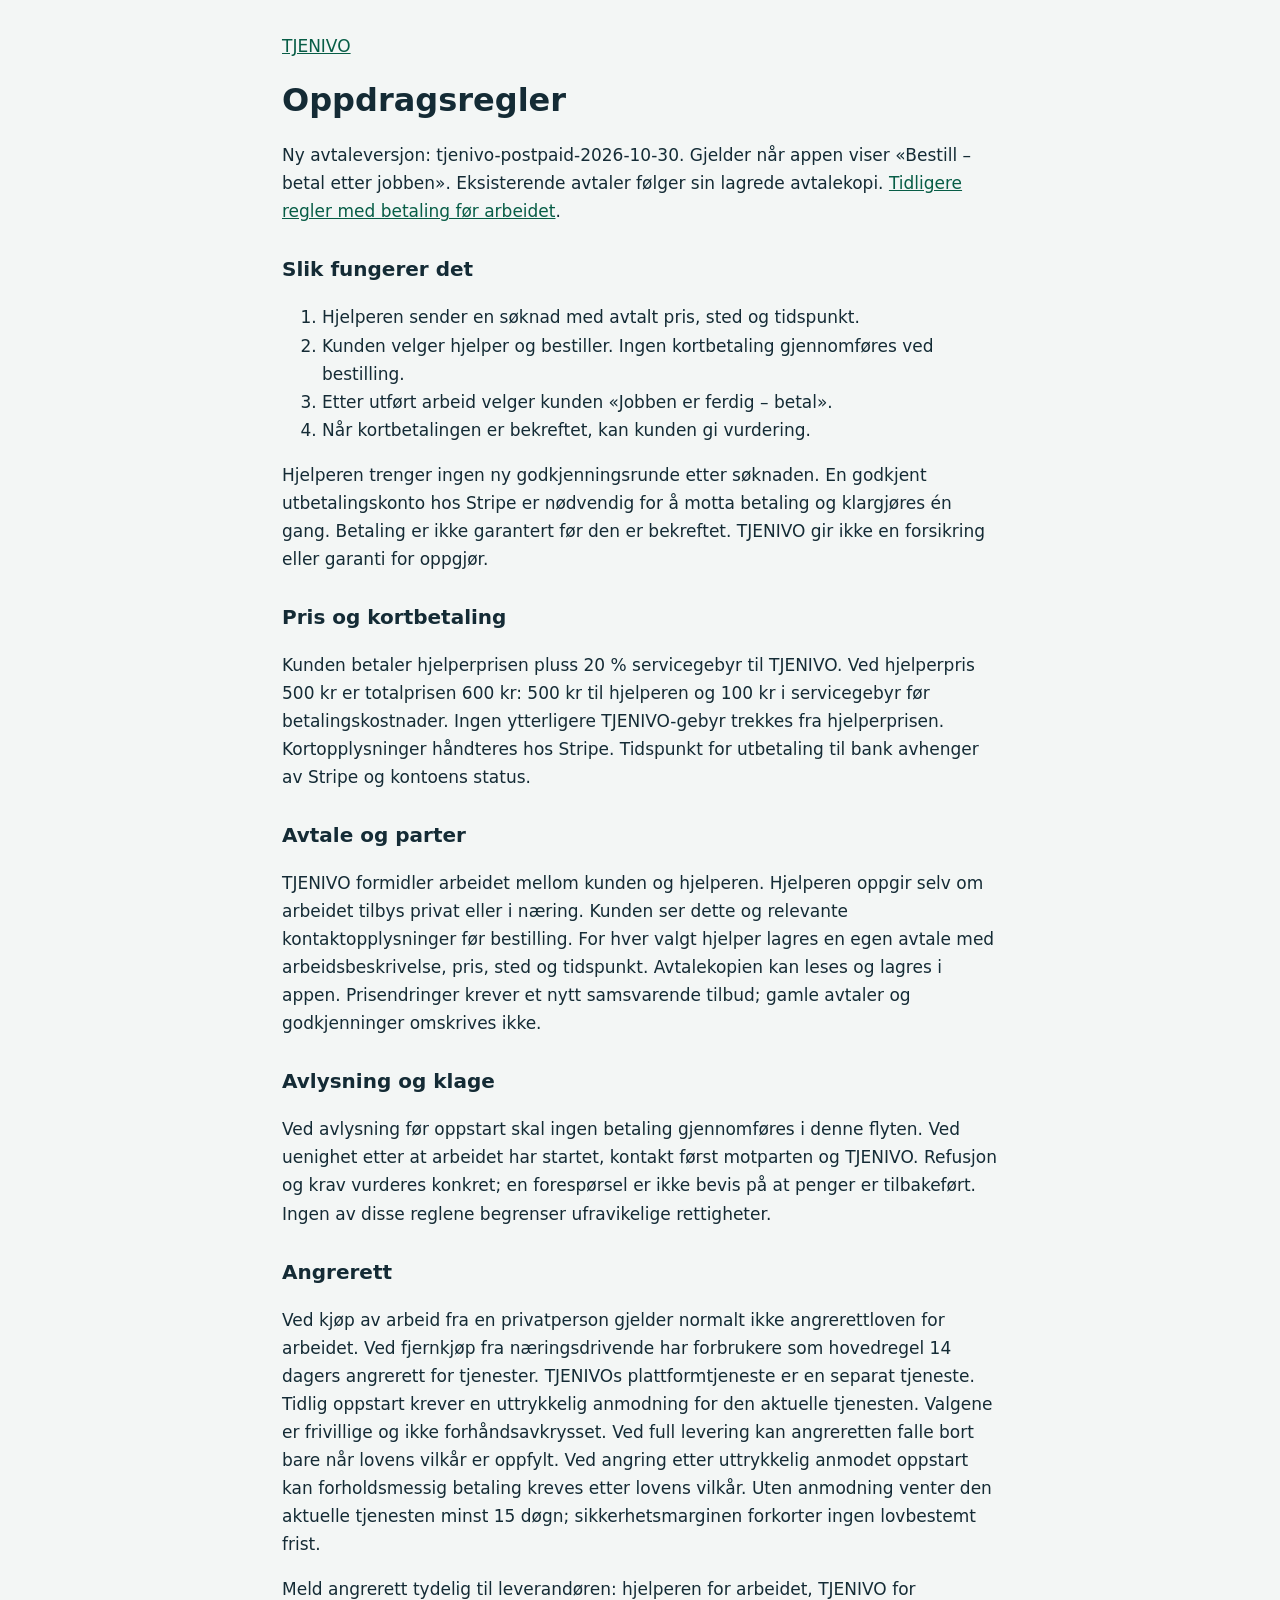
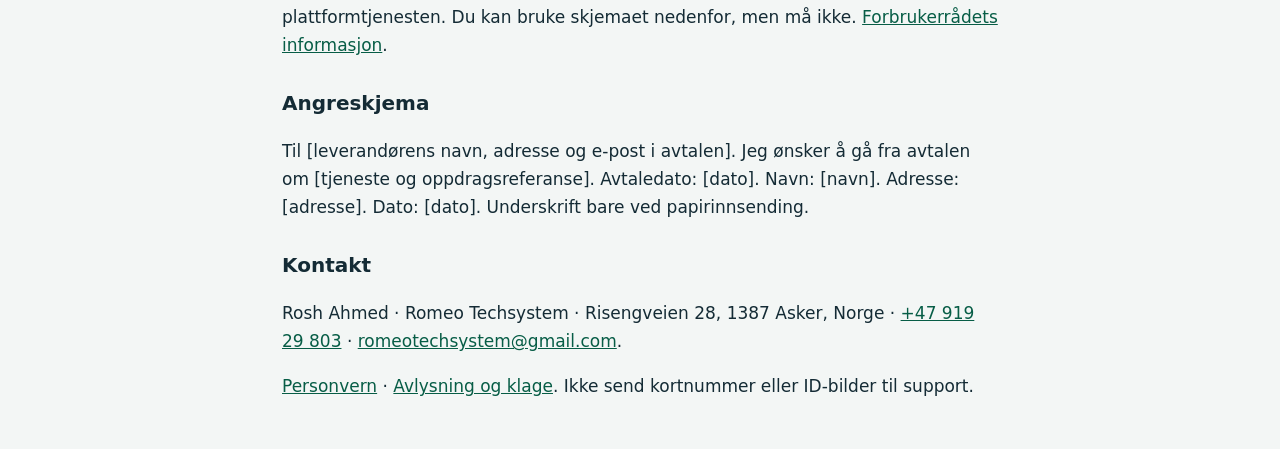
==== commit 9f3e255e: "Explain opt-in payment after completed work and retain prior rules" ====
--- a/booking-rules.html
+++ b/booking-rules.html
@@ -1 +1 @@
-<!doctype html><html lang="nb"><head><meta charset="utf-8"><meta name="viewport" content="width=device-width,initial-scale=1"><title>Oppdragsregler i TJENIVO</title><link rel="stylesheet" href="legal.css"></head><body><main><a href="../../">← TJENIVO</a><h1>Oppdragsregler</h1><p>Avtaleversjon: tjenivo-live-2026-10-12. Disse reglene gjelder når kunden og hjelperen bekrefter en egen oppdragsavtale. Ekte betaling åpnes først etter fullført lanseringskontroll.</p><h2>Avtal arbeidet</h2><p>TJENIVO er for personer som er 18 år eller eldre. Kunden og hjelperen skal avtale oppgaven, pris per person, sted og tidspunkt før de bekrefter. Hver hjelper har egen avtale, betaling, fullføring og vurdering, også når flere hjelpere deltar på samme oppdrag.</p><h2>Pris og betaling</h2><p>Kunden betaler avtalt hjelperpris pluss 20 % TJENIVO-gebyr. Ved hjelperpris 500 kr betaler kunden 600 kr: 500 kr til hjelperen og 100 kr i TJENIVO-gebyr før betalingskostnader. Ingen ytterligere TJENIVO-gebyr trekkes fra hjelperprisen. Betaling skjer i den sikre kassen hos Stripe. Hjelperen må ha en godkjent utbetalingskonto hos Stripe. Tidspunkt for bankutbetaling avhenger av Stripes behandling, kontoens status og utbetalingsplan.</p><h2>Oppstart og fullføring</h2><p>Arbeidet skal ikke starte før TJENIVO viser bekreftet betaling. Hjelperen registrerer oppstart og melder arbeidet ferdig. Kunden kontrollerer deretter det avtalte arbeidet før fullføring og vurdering. Ved uenighet skal du kontakte support.</p><h2>Avlysning og refusjon</h2><p>Ved avlysning før arbeidet starter refunderes hele kundebeløpet, inkludert TJENIVO-gebyret. Eventuelle betalingskostnader Stripe ikke tilbakefører, dekkes av TJENIVO. Registrer avlysningen i oppdragsavtalen. Oppdraget settes på vent mens saken behandles. En registrert forespørsel er ikke bevis på at pengene er tilbakeført; kontroller refusjonsstatusen og bankens behandling.</p><p>Etter oppstart behandles avlysning og tvister manuelt av support. Gi en konkret beskrivelse av hva dere avtalte og hva som skjedde. Disse reglene begrenser ikke rettigheter som følger av ufravikelig lovgivning.</p><h2>Hvordan melde avlysning</h2><p>Bruk refusjons- eller avlysningsfunksjonen i den aktuelle avtalen. Hvis du ikke kommer inn i appen, skriv til support med oppdragsreferanse og hvilken hjelperavtale det gjelder. Ikke send kortnummer eller ID-bilder. Før en hjelper er valgt og betaling er bekreftet, er det ingen betaling å refundere. Når flere hjelpere deltar, behandles hver avtale separat.</p><h2>Lovbestemt angrerett og klage</h2><p>Den avtalte retten til full refusjon før oppstart kommer i tillegg til rettigheter som følger av loven. Kjøp av en tjeneste fra en næringsdrivende på nett kan ha angrerett; kjøp fra en privatperson har normalt ikke samme lovbestemte angrerett. Vurderingen avhenger av avtaleforholdet og tjenesten. TJENIVO kan ikke fjerne lovbestemte rettigheter ved å registrere oppstart eller fullføring. Kontakt support ved uenighet, også etter at en avtale er fullført. <a href="https://www.forbrukerradet.no/forside/angrer-du-pa-et-kjop/">Les Forbrukerrådets informasjon om angrerett</a>.</p><h2>Avtalekopi før betaling</h2><p>Den nye avtaleflyten viser kundens og hjelperens juridiske navn og kontaktopplysninger, selvoppgitt privat- eller næringsstatus, arbeidsbeskrivelse, sted, tid, pris og vilkår. Begge bekrefter samme låste dokument. Du kan lagre en kopi før og etter bekreftelse. En generell godkjenning av oppdragsreglene erstatter ikke dette dokumentet.</p><p>Kunden velger særskilt om plattformtjenesten og arbeidet skal kunne starte før en aktuell angrefrist er utløpt, med opplysning om mulig bortfall ved full levering etter lovens vilkår. Valgene er ikke forhåndsavkrysset. Uten en slik anmodning venter den aktuelle tjenesten minst 15 døgn. Dette er en teknisk sikkerhetsmargin, ikke en forkortelse av angreretten. Lovbestemte krav og rettigheter gjelder uansett.</p><h2>Kontakt og personvern</h2><p>Operatør: Rosh Ahmed. Support: <a href="mailto:romeotechsystem@gmail.com">romeotechsystem@gmail.com</a>. <a href="privacy.html">Les personvernet</a>. Bank- og kortopplysninger fylles ut hos Stripe, ikke i TJENIVOs profilskjema.</p><p>Operatøradresse: Rosh Ahmed, Risengveien 28, 1387 Asker, Norge.</p><p><a href="cancellation.html">Meld avlysning eller angrerett</a></p><p>TJENIVO support: <a href="tel:+4791929803">+47 919 29 803</a> · <a href="mailto:romeotechsystem@gmail.com">romeotechsystem@gmail.com</a>.</p><footer><small>TJENIVO · Norge</small></footer></main></body></html>
+<!doctype html><html lang="nb"><head><meta charset="utf-8"><meta name="viewport" content="width=device-width,initial-scale=1"><title>Oppdragsregler i TJENIVO</title><link rel="stylesheet" href="legal.css"></head><body><main><a href="./">TJENIVO</a><h1>Oppdragsregler</h1><p>Ny avtaleversjon: tjenivo-postpaid-2026-10-30. Gjelder når appen viser «Bestill – betal etter jobben». Eksisterende avtaler følger sin lagrede avtalekopi. <a href="booking-rules-v1.html">Tidligere regler med betaling før arbeidet</a>.</p><h2>Slik fungerer det</h2><ol><li>Hjelperen sender en søknad med avtalt pris, sted og tidspunkt.</li><li>Kunden velger hjelper og bestiller. Ingen kortbetaling gjennomføres ved bestilling.</li><li>Etter utført arbeid velger kunden «Jobben er ferdig – betal».</li><li>Når kortbetalingen er bekreftet, kan kunden gi vurdering.</li></ol><p>Hjelperen trenger ingen ny godkjenningsrunde etter søknaden. En godkjent utbetalingskonto hos Stripe er nødvendig for å motta betaling og klargjøres én gang. Betaling er ikke garantert før den er bekreftet. TJENIVO gir ikke en forsikring eller garanti for oppgjør.</p><h2>Pris og kortbetaling</h2><p>Kunden betaler hjelperprisen pluss 20 % servicegebyr til TJENIVO. Ved hjelperpris 500 kr er totalprisen 600 kr: 500 kr til hjelperen og 100 kr i servicegebyr før betalingskostnader. Ingen ytterligere TJENIVO-gebyr trekkes fra hjelperprisen. Kortopplysninger håndteres hos Stripe. Tidspunkt for utbetaling til bank avhenger av Stripe og kontoens status.</p><h2>Avtale og parter</h2><p>TJENIVO formidler arbeidet mellom kunden og hjelperen. Hjelperen oppgir selv om arbeidet tilbys privat eller i næring. Kunden ser dette og relevante kontaktopplysninger før bestilling. For hver valgt hjelper lagres en egen avtale med arbeidsbeskrivelse, pris, sted og tidspunkt. Avtalekopien kan leses og lagres i appen. Prisendringer krever et nytt samsvarende tilbud; gamle avtaler og godkjenninger omskrives ikke.</p><h2>Avlysning og klage</h2><p>Ved avlysning før oppstart skal ingen betaling gjennomføres i denne flyten. Ved uenighet etter at arbeidet har startet, kontakt først motparten og TJENIVO. Refusjon og krav vurderes konkret; en forespørsel er ikke bevis på at penger er tilbakeført. Ingen av disse reglene begrenser ufravikelige rettigheter.</p><h2>Angrerett</h2><p>Ved kjøp av arbeid fra en privatperson gjelder normalt ikke angrerettloven for arbeidet. Ved fjernkjøp fra næringsdrivende har forbrukere som hovedregel 14 dagers angrerett for tjenester. TJENIVOs plattformtjeneste er en separat tjeneste. Tidlig oppstart krever en uttrykkelig anmodning for den aktuelle tjenesten. Valgene er frivillige og ikke forhåndsavkrysset. Ved full levering kan angreretten falle bort bare når lovens vilkår er oppfylt. Ved angring etter uttrykkelig anmodet oppstart kan forholdsmessig betaling kreves etter lovens vilkår. Uten anmodning venter den aktuelle tjenesten minst 15 døgn; sikkerhetsmarginen forkorter ingen lovbestemt frist.</p><p>Meld angrerett tydelig til leverandøren: hjelperen for arbeidet, TJENIVO for plattformtjenesten. Du kan bruke skjemaet nedenfor, men må ikke. <a href="https://www.forbrukerradet.no/forside/angrer-du-pa-et-kjop/">Forbrukerrådets informasjon</a>.</p><h2>Angreskjema</h2><p>Til [leverandørens navn, adresse og e-post i avtalen]. Jeg ønsker å gå fra avtalen om [tjeneste og oppdragsreferanse]. Avtaledato: [dato]. Navn: [navn]. Adresse: [adresse]. Dato: [dato]. Underskrift bare ved papirinnsending.</p><h2>Kontakt</h2><p>Rosh Ahmed · Romeo Techsystem · Risengveien 28, 1387 Asker, Norge · <a href="tel:+4791929803">+47 919 29 803</a> · <a href="mailto:romeotechsystem@gmail.com">romeotechsystem@gmail.com</a>.</p><p><a href="privacy.html">Personvern</a> · <a href="cancellation.html">Avlysning og klage</a>. Ikke send kortnummer eller ID-bilder til support.</p></main></body></html>
